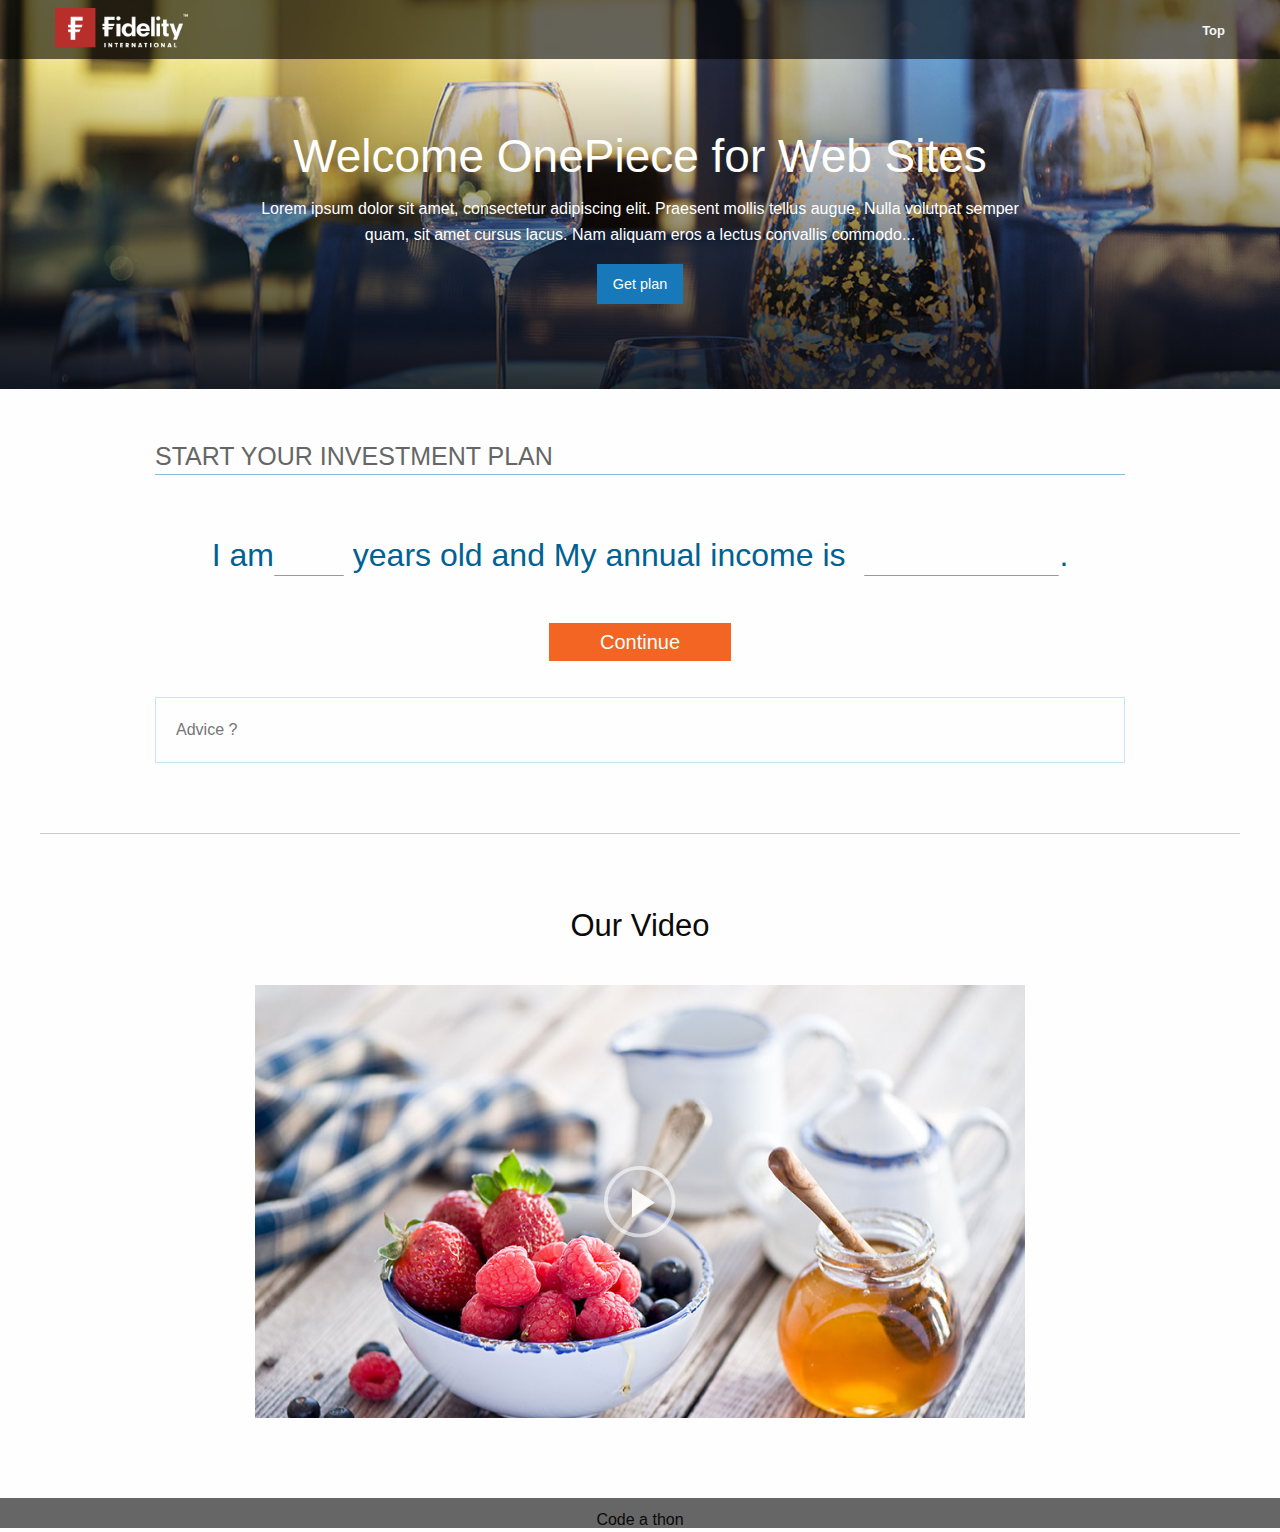
==== pages/index.html @ 6c758ebb "original" ====
<!doctype html>
<html class="no-js" lang="en" dir="ltr">
  <head>
    <meta charset="utf-8">
    <meta http-equiv="x-ua-compatible" content="ie=edge">
    <meta name="viewport" content="width=device-width, initial-scale=1.0">
    <title>Welcome</title>
    <link rel="stylesheet" type="text/css" href="../static/style/css/foundation.min.css">
    <link rel="stylesheet" type="text/css" href="../static/style/css/codeathon.css">

  </head>
 <body>

  <header class="marketing-hero sites-large-hero">
  <!-- top nav -->
   <nav class="marketing-topbar"> 
    <div class="row"> 
     <div class="medium-12 medium-centered columns"> 
      <a href="#" class="logo">&nbsp;</a> 
      <a href="#" class="back-top"><strong>Top</strong></a> 
     </div> 
    </div> 
   </nav> 
   <!-- = -->
   <!-- hero banner -->
   <div class="hero-area"> 
    <div class="row"> 
     <div class="medium-8 medium-centered columns"> 
      <div class="hero-header"> 
       <h2 class="hero-main-header">Welcome OnePiece for Web Sites</h2> 
       <p class="hero-subheader">Lorem ipsum dolor sit amet, consectetur adipiscing elit. Praesent mollis tellus augue. Nulla volutpat semper quam, sit amet cursus lacus. Nam aliquam eros a lectus convallis commodo...</p> 
       <a href="" class="button">Get plan</a> 
      </div> 
     </div> 
    </div> 
   </div> 
   <!-- = -->
  </header> 

  <!-- section form-section -->
  <section class="sec-space form-area"> 
   <div class="row"> 
    <div class="medium-10 medium-centered columns"> 
     <div class="form top-inputs text-center"> 
      <h4 class="form-title">Start your investment plan</h4> 
      <div class="sentence"> 
       <span class="edit-age">I am<input name="age" class="enter-age age border" type="tel" maxlength="3" placeholder="" /> <span class="madlib-error"></span>years old and</span> 
       <span class="edit-income">My annual income is <span class="nowrap"><input name="income" class="enter-income border" type="tel" maxlength="10" placeholder="" />.</span> <span class="madlib-error"></span></span> 
      </div> 
      <a class="button button-orange-next" href="goal.html">Continue</a> 
     </div> 
     <div class="advice">Advice ?</div>
    </div> 
   </div> 
  </section> 
  <!-- == -->
   <hr class="dotted" />

  <!-- section video-section -->
  <section class="sec-space video-area"> 
   <div class="row text-center"> 
    <h3>Our Video</h3> 
    <div class="medium-8 medium-centered columns"> 
     <div class="v-position"> 
      <div class="video-container"> 
       <div class="" id="qumu"> 
        <div class="layout-16x9-main"> 
         <div class="mod-video"> 
          <a class="mod-video-play-button"> <img class="video-play-icon" src="../static/style/images/play_btn.png" /> </a> 
          <img alt="" class="mod-video-image" src="../static/style/images/card-thumb.jpg" /> 
         </div> 
        </div> 
       </div> 
       <div id="qumu-video"></div> 
       <script src="https://video.fidelity.tv/widgets/1/application.js"></script> 
      </div> 
     </div> 
    </div> 
   </div>
  </section>
  <!-- == -->
   <!-- footer-->
  <footer class="footer-area text-center"> 
    <span>Code a thon</span>
  </footer>
  <!-- == -->
  
<!-- Section js code -->
<script src="../static/js/lib/jquery.js" type="text/javascript" ></script>
<script src="../static/js/lib/foundation.min.js" type="text/javascript" ></script>
<script src="../static/js/app/app.js" type="text/javascript" ></script>
 </body>
</html>
---- static/style/css/codeathon.css ----
header{}
footer{
	background: #666;
	height: 30px;
	padding-top: 10px;
	padding-bottom: 20px;
}
.marketing-hero {
background: #006193;
background-image: url(../images/bg-hero.jpg);
background-position: center;
overflow: visible;
position: relative;
background-size: cover;
text-align: center;
}
.hero-area {
background-color: transparent;
background-image: -webkit-gradient(linear,left top,left bottom,from(rgba(255,255,255,0)),to(rgba(0,0,0,.4)));
background-image: -webkit-linear-gradient(top,rgba(255,255,255,0),rgba(0,0,0,.8));
background-image: -moz-linear-gradient(top,rgba(255,255,255,0),rgba(0,0,0,.8));
background-image: -o-linear-gradient(top,rgba(255,255,255,0),rgba(0,0,0,.8));
background-image: linear-gradient(to bottom,rgba(255,255,255,0),rgba(0,0,0,.8));
color: #fff;
}
.marketing-hero .hero-main-header {
color: #fefefe;
font-size: 2.875rem;
text-align: center
}
@media screen and (max-width: 768px) {
.marketing-hero .hero-main-header {
font-size: 1.875rem;
font-weight: 200
}
}
.marketing-topbar {
background: rgba(0,0,0,0.6);
font-size: .8125rem;
font-weight: bold;
position: relative;
padding-top: 8px;
padding-bottom: 6px; 
}
.marketing-topbar::before,.marketing-topbar::after {
content: ' ';
display: table
}
.marketing-topbar::after {
clear: both
}
.marketing-topbar a:first-child {
float: left
}
.marketing-topbar a:last-child {
float: right
}
.marketing-topbar a.back-top{
color: #f5f5f5;
height: 45px;
line-height: 45px !important;
padding-bottom: 0 !important;
padding-top: 0 !important;
}
.logo{
background-image: url('../images/logo_en_white.png');
background-size: contain;
background-repeat: no-repeat;
display: inline-block;
width: 145px;
height: 40px;
}
.hero-area{
padding: 15px;
}
.hero-header{
padding-top: 50px;
padding-bottom: 50px;
min-height: 300px;
}
.form-area,
.goal-area,
.video-area,
.risk-area,
.detail-area,
.faq-area{
padding-top: 50px;
padding-bottom: 50px; 
}
.form-area .form-title{
margin: 0px auto 15px;
width: 100%;
text-transform: uppercase;
color: #666;
display: block;
border-bottom: 1px solid #7ebce1;
margin-bottom: 50px;
text-align: left; 
}
.detail-area{
background-color: #f8f8f8; 
}
.risk-area .process-wrap{
/* background-color: #006193; */
}
.risk-area .process-wrap h2{
margin: 20px 0;
/* color: #fff;  */
}
.goal-area h2{
margin: 0px auto 20px; 
}
.form-area h2{
margin: 0px auto 15px;
width: 100%;
text-align: center;
text-transform: uppercase;
display: block;
}
.form-area .enter-income {
padding: 0px;
width: 195px;
text-align: center;
font-size: 1em;
margin-top: -45px;
margin-left: 10px;
display: inline-block;
position: relative;
background-color: transparent;
-webkit-transition: all .3s ease-in-out;
-moz-transition: all .3s ease-in-out;
}
.form-area .enter-age {
padding: 0px;
transition: 0.3s ease-in-out;
width: 70px;
text-align: center;
font-size: 1em;
display: inline-block;
background-color: transparent;
-webkit-transition: all .3s ease-in-out;
-moz-transition: all .3s ease-in-out;
}
.form-area .border {
border-width: 0px 0px 1px;
border-style: none none solid;
border-color: currentColor currentColor rgb(153, 153, 153);
border-image: none;
}
.form-area .sentence {
padding: 0px 36.81px 36.81px;
color: #006193;
line-height: 1.9;
font-size: 2.0em;
font-weight: 300;
}
.form-area input {
outline: 0px;
color: rgb(22, 137, 229);
line-height: 1;
font-weight: 300;
box-shadow: none;
}
input[type=tel] {
margin: 5px 0px;
padding: 10px;
outline: 0px;
border-radius: 1px;
border: 1px solid rgb(153, 153, 153);
transition: 0.5s ease-in-out;
border-image: none;
font-family: inherit;
font-size: 16px;
font-weight: 300;
background-clip: padding-box;
background-color: rgb(255, 255, 255);
-webkit-transition: all .5s ease-in-out;
-moz-transition: all .5s ease-in-out;
}
.form-area input:focus{
box-shadow: none;
}
.panel-header {
padding: 15px 20px;
background-color: #006193;
color: #fff;
text-align: right;
border-top-left-radius: 3px;
border-top-right-radius: 3px;
}
.panel-header h4 {
display: inline-block;
vertical-align: middle;
float: left;
color: #fff;
font-size: 24px;
margin-top: 10px;
}
.goals {
padding: 10px 0 0;
}
.panel-header p {
display: inline-block;
font-size: 1.25em;
margin-left: 36px;
text-align: right;
vertical-align: middle;
margin-bottom: 0;
}
.editable label, .static label {
display: block;
font-size: 12px;
color: #fff;
}
[editable] {
display: none;
}
[editable] input {
width: 100%;
outline: 0;
border: 0;
background: 0;
font-size: 100%;
}
.panel-header [editable] input {
text-align: right;
font-weight: 300;
padding: 0 0 0 1px;
margin-right: -1px;
color: #fff;
border-bottom: 1px solid #fff;
height: 26px;
}
.goals ul {
list-style-type: none;
}
.lucy-panel,
.goals .goal {
background-color: #fff;
border: 1px solid #ddd;
border-radius: 3px;
overflow: hidden;
}
.goals .goal {
padding: 18.40491px 36.80982px 36.80982px;
width: 100%;
margin-bottom: 10px;
overflow: visible;
}
.goals .goal .goal-flexbox {
display: -webkit-box;
display: -moz-box;
display: box;
display: -webkit-flex;
display: -moz-flex;
display: -ms-flexbox;
display: flex;
align-items: flex-start;
flex-wrap: wrap;
}
.goals .goal .goal-flexbox [class^=donut-region] {
width: 210px;
height: 210px;
-webkit-box-flex: 0;
-moz-box-flex: 0;
box-flex: 0;
-webkit-flex: 0 0 210px;
-moz-flex: 0 0 210px;
-ms-flex: 0 0 210px;
flex: 0 0 210px;
}
.goals .goal .goal-flexbox .goal-content {
width: 50%;
min-width: 325px;
padding: 40px 40px 0;
-webkit-box-flex: 1;
-moz-box-flex: 1;
box-flex: 1;
-webkit-flex: 1 1 auto;
-moz-flex: 1 1 auto;
-ms-flex: 1 1 auto;
flex: 1 1 auto;
}
.goals .goal .goal-flexbox .goal-action {
width: 175px;
-webkit-box-flex: 0;
-moz-box-flex: 0;
box-flex: 0;
-webkit-flex: 0 0 175px;
-moz-flex: 0 0 175px;
-ms-flex: 0 0 175px;
flex: 0 0 175px;
text-align: center;
padding-top: 90px;
}
table tbody, table tfoot, table thead{
background: transparent; 
}
table tbody tr:nth-child(even){
background: transparent;
}
.detail-area table thead,
.detail-area table tfoot{
color: #333;
}
.detail-area table td{
position: relative;
}
.detail-area table td .dollar-sign {
font-size: 1.125em;
position: absolute;
top: 10px;
width: 30px;
}
.detail-area table td .recommended{
color: #006193;
display: inline-block;
border-bottom: 1px dashed #006193;
}
.detail-area input{
padding-left: 30px;
border: none;
background: transparent;
box-shadow: none;
border-bottom: 1px solid #006193;
height: 30px;
width: 90%;
}
.performance{
color: #333;
display: block; 
}
table tfoot td,table tbody td,table thead td{
color: #333;
font-weight: normal;
}
table tbody th{
padding-top: 20px;
}
table tfoot th{
padding-top: 20px;
color: #333;
}
.faq-area li {
-webkit-perspective: 400px;
perspective: 400px;
}
.info {
-webkit-transform: rotate3d(1, 0, 0, 90deg);
transform: rotate3d(1, 0, 0, 90deg);
width: 100%;
height: 100%;
padding: 20px;
position: absolute;
top: 0;
left: 0;
border-radius: 4px;
pointer-events: none;
background-color: rgba(0, 97, 147, 0.9);;
}
.in-top .info {
-webkit-transform-origin: 50% 0%;
transform-origin: 50% 0%;
-webkit-animation: in-top 300ms ease 0ms 1 forwards;
animation: in-top 300ms ease 0ms 1 forwards;
}
.in-right .info {
-webkit-transform-origin: 100% 0%;
transform-origin: 100% 0%;
-webkit-animation: in-right 300ms ease 0ms 1 forwards;
animation: in-right 300ms ease 0ms 1 forwards;
}
.in-bottom .info {
-webkit-transform-origin: 50% 100%;
transform-origin: 50% 100%;
-webkit-animation: in-bottom 300ms ease 0ms 1 forwards;
animation: in-bottom 300ms ease 0ms 1 forwards;
}
.in-left .info {
-webkit-transform-origin: 0% 0%;
transform-origin: 0% 0%;
-webkit-animation: in-left 300ms ease 0ms 1 forwards;
animation: in-left 300ms ease 0ms 1 forwards;
}
.out-top .info {
-webkit-transform-origin: 50% 0%;
transform-origin: 50% 0%;
-webkit-animation: out-top 300ms ease 0ms 1 forwards;
animation: out-top 300ms ease 0ms 1 forwards;
}
.out-right .info {
-webkit-transform-origin: 100% 50%;
transform-origin: 100% 50%;
-webkit-animation: out-right 300ms ease 0ms 1 forwards;
animation: out-right 300ms ease 0ms 1 forwards;
}
.out-bottom .info {
-webkit-transform-origin: 50% 100%;
transform-origin: 50% 100%;
-webkit-animation: out-bottom 300ms ease 0ms 1 forwards;
animation: out-bottom 300ms ease 0ms 1 forwards;
}
.out-left .info {
-webkit-transform-origin: 0% 0%;
transform-origin: 0% 0%;
-webkit-animation: out-left 300ms ease 0ms 1 forwards;
animation: out-left 300ms ease 0ms 1 forwards;
}

@-webkit-keyframes in-top {
from {
-webkit-transform: rotate3d(-1, 0, 0, 90deg);
transform: rotate3d(-1, 0, 0, 90deg);
}
to {
-webkit-transform: rotate3d(0, 0, 0, 0deg);
transform: rotate3d(0, 0, 0, 0deg);
}
}
@keyframes in-top {
from {
-webkit-transform: rotate3d(-1, 0, 0, 90deg);
transform: rotate3d(-1, 0, 0, 90deg);
}
to {
-webkit-transform: rotate3d(0, 0, 0, 0deg);
transform: rotate3d(0, 0, 0, 0deg);
}
}
@-webkit-keyframes in-right {
from {
-webkit-transform: rotate3d(0, -1, 0, 90deg);
transform: rotate3d(0, -1, 0, 90deg);
}
to {
-webkit-transform: rotate3d(0, 0, 0, 0deg);
transform: rotate3d(0, 0, 0, 0deg);
}
}
@keyframes in-right {
from {
-webkit-transform: rotate3d(0, -1, 0, 90deg);
transform: rotate3d(0, -1, 0, 90deg);
}
to {
-webkit-transform: rotate3d(0, 0, 0, 0deg);
transform: rotate3d(0, 0, 0, 0deg);
}
}
@-webkit-keyframes in-bottom {
from {
-webkit-transform: rotate3d(1, 0, 0, 90deg);
transform: rotate3d(1, 0, 0, 90deg);
}
to {
-webkit-transform: rotate3d(0, 0, 0, 0deg);
transform: rotate3d(0, 0, 0, 0deg);
}
}
@keyframes in-bottom {
from {
-webkit-transform: rotate3d(1, 0, 0, 90deg);
transform: rotate3d(1, 0, 0, 90deg);
}
to {
-webkit-transform: rotate3d(0, 0, 0, 0deg);
transform: rotate3d(0, 0, 0, 0deg);
}
}
@-webkit-keyframes in-left {
from {
-webkit-transform: rotate3d(0, 1, 0, 90deg);
transform: rotate3d(0, 1, 0, 90deg);
}
to {
-webkit-transform: rotate3d(0, 0, 0, 0deg);
transform: rotate3d(0, 0, 0, 0deg);
}
}
@keyframes in-left {
from {
-webkit-transform: rotate3d(0, 1, 0, 90deg);
transform: rotate3d(0, 1, 0, 90deg);
}
to {
-webkit-transform: rotate3d(0, 0, 0, 0deg);
transform: rotate3d(0, 0, 0, 0deg);
}
}
@-webkit-keyframes out-top {
from {
-webkit-transform: rotate3d(0, 0, 0, 0deg);
transform: rotate3d(0, 0, 0, 0deg);
}
to {
-webkit-transform: rotate3d(-1, 0, 0, 104deg);
transform: rotate3d(-1, 0, 0, 104deg);
}
}
@keyframes out-top {
from {
-webkit-transform: rotate3d(0, 0, 0, 0deg);
transform: rotate3d(0, 0, 0, 0deg);
}
to {
-webkit-transform: rotate3d(-1, 0, 0, 104deg);
transform: rotate3d(-1, 0, 0, 104deg);
}
}
@-webkit-keyframes out-right {
from {
-webkit-transform: rotate3d(0, 0, 0, 0deg);
transform: rotate3d(0, 0, 0, 0deg);
}
to {
-webkit-transform: rotate3d(0, -1, 0, 104deg);
transform: rotate3d(0, -1, 0, 104deg);
}
}
@keyframes out-right {
from {
-webkit-transform: rotate3d(0, 0, 0, 0deg);
transform: rotate3d(0, 0, 0, 0deg);
}
to {
-webkit-transform: rotate3d(0, -1, 0, 104deg);
transform: rotate3d(0, -1, 0, 104deg);
}
}
@-webkit-keyframes out-bottom {
from {
-webkit-transform: rotate3d(0, 0, 0, 0deg);
transform: rotate3d(0, 0, 0, 0deg);
}
to {
-webkit-transform: rotate3d(1, 0, 0, 104deg);
transform: rotate3d(1, 0, 0, 104deg);
}
}
@keyframes out-bottom {
from {
-webkit-transform: rotate3d(0, 0, 0, 0deg);
transform: rotate3d(0, 0, 0, 0deg);
}
to {
-webkit-transform: rotate3d(1, 0, 0, 104deg);
transform: rotate3d(1, 0, 0, 104deg);
}
}
@-webkit-keyframes out-left {
from {
-webkit-transform: rotate3d(0, 0, 0, 0deg);
transform: rotate3d(0, 0, 0, 0deg);
}
to {
-webkit-transform: rotate3d(0, 1, 0, 104deg);
transform: rotate3d(0, 1, 0, 104deg);
}
}
@keyframes out-left {
from {
-webkit-transform: rotate3d(0, 0, 0, 0deg);
transform: rotate3d(0, 0, 0, 0deg);
}
to {
-webkit-transform: rotate3d(0, 1, 0, 104deg);
transform: rotate3d(0, 1, 0, 104deg);
}
}
/* you can ignore this ones */
.faq-area ul {
padding: 0;
margin: 0;
width: 100%;
}
.faq-area ul:after {
content: "";
display: table;
clear: both;
}

.faq-area li {
position: relative;
float: left;
width: 200px;
height: 200px;
margin: 5px;
padding: 0;
list-style: none;
}
.faq-area li a {
display: inline-block;
vertical-align: middle;
text-decoration: none;
border-radius: 4px;
}
.faq-area li p {
line-height: 1.2;
color: rgba(255, 255, 255, 1);
}
.faq-area li .normal {
width: 100%;
height: 100%;
background-color: #ECF0F1;
color: rgba(52, 73, 94, 0.6);
box-shadow: inset 0 2px 20px #e6ebed;
text-align: center;
line-height: 200px;
}
.faq-area li .normal a{
font-size: 24px;
line-height: 30px;
padding: 10px; 
}
.faq-area li .normal svg {
pointer-events: none;
width: 50px;
}
.faq-area li .normal svg path {
fill: rgba(52, 73, 94, 0.2);
}
.button-gray-back, 
.button-orange, 
.button-orange-next {
background-color: #f26522;
color: #fff;
padding: 8px 50px;
text-align: center;
font-weight: 500;
font-size: 1.25em;
/*text-transform: uppercase;*/
position: relative;
display: inline-block;
vertical-align: middle;
text-decoration: none!important;
}
.goals .btn-orange{
background-color: #f26522;
color: #fff; 
padding: 8px 20px;
font-size: 18px;
font-weight: normal;
}
.button-gray-back {
background-color: #ccc;
text-align: right;
margin-right: 8px;
}
.button-orange-next:after, .button-orange:after {
background-image: url(../images/arrow-white.png);
background-repeat: no-repeat;
content: "";
height: 16px;
margin-top: -8px;
pointer-events: none;
position: absolute;
right: 1em;
top: 50%;
width: 10px;
}
.advice {
margin: 20px auto 0;
padding: 20px;
color: #757575;
font-size: 1.0rem;
background: rgba(255,255,255,0.2);
border: 1px solid #cbe4f3;
}

.label {
display: inline-block;
padding: 0.33333rem 0.5rem;
font-size: .8rem;
line-height: 1;
white-space: nowrap;
cursor: default;
border-radius: 3px;
background: #2199e8;
color: #fefefe
}
/*video*/
.v-position {
padding-top: 30px;
padding-bottom: 30px;
}
.v-col {
padding-left: 15px;
padding-right: 15px;
}
.video-container {
position: relative;
padding-bottom: 56.25%;
height: 0;
overflow: hidden;
}
.layout-16x9-wrapper {
position: relative;
}
.layout-16x9-image, 
.layout-16x9-main {
position: absolute;
top: 0;
bottom: 0;
right: 0;
left: 0;
z-index: 1;
-webkit-transform: translate(0, 0);
transform: translate(0, 0);
}
.mod-video-image {
width: 100%;
height: 100%;
}
.video-play-icon {
position: absolute;
left: 50%;
top: 50%;
display: block;
background-repeat: no-repeat;
height: 72px;
width: 72px;
margin: -36px 0 0 -36px;
transition: transform .25s ease-in;
}
.video-play-icon:active, 
.video-play-icon:focus, 
.video-play-icon:hover {
transition: transform .25s ease-in;
-webkit-transform: scale3d(1.2, 1.2, 1.2);
transform: scale3d(1.2, 1.2, 1.2);
}
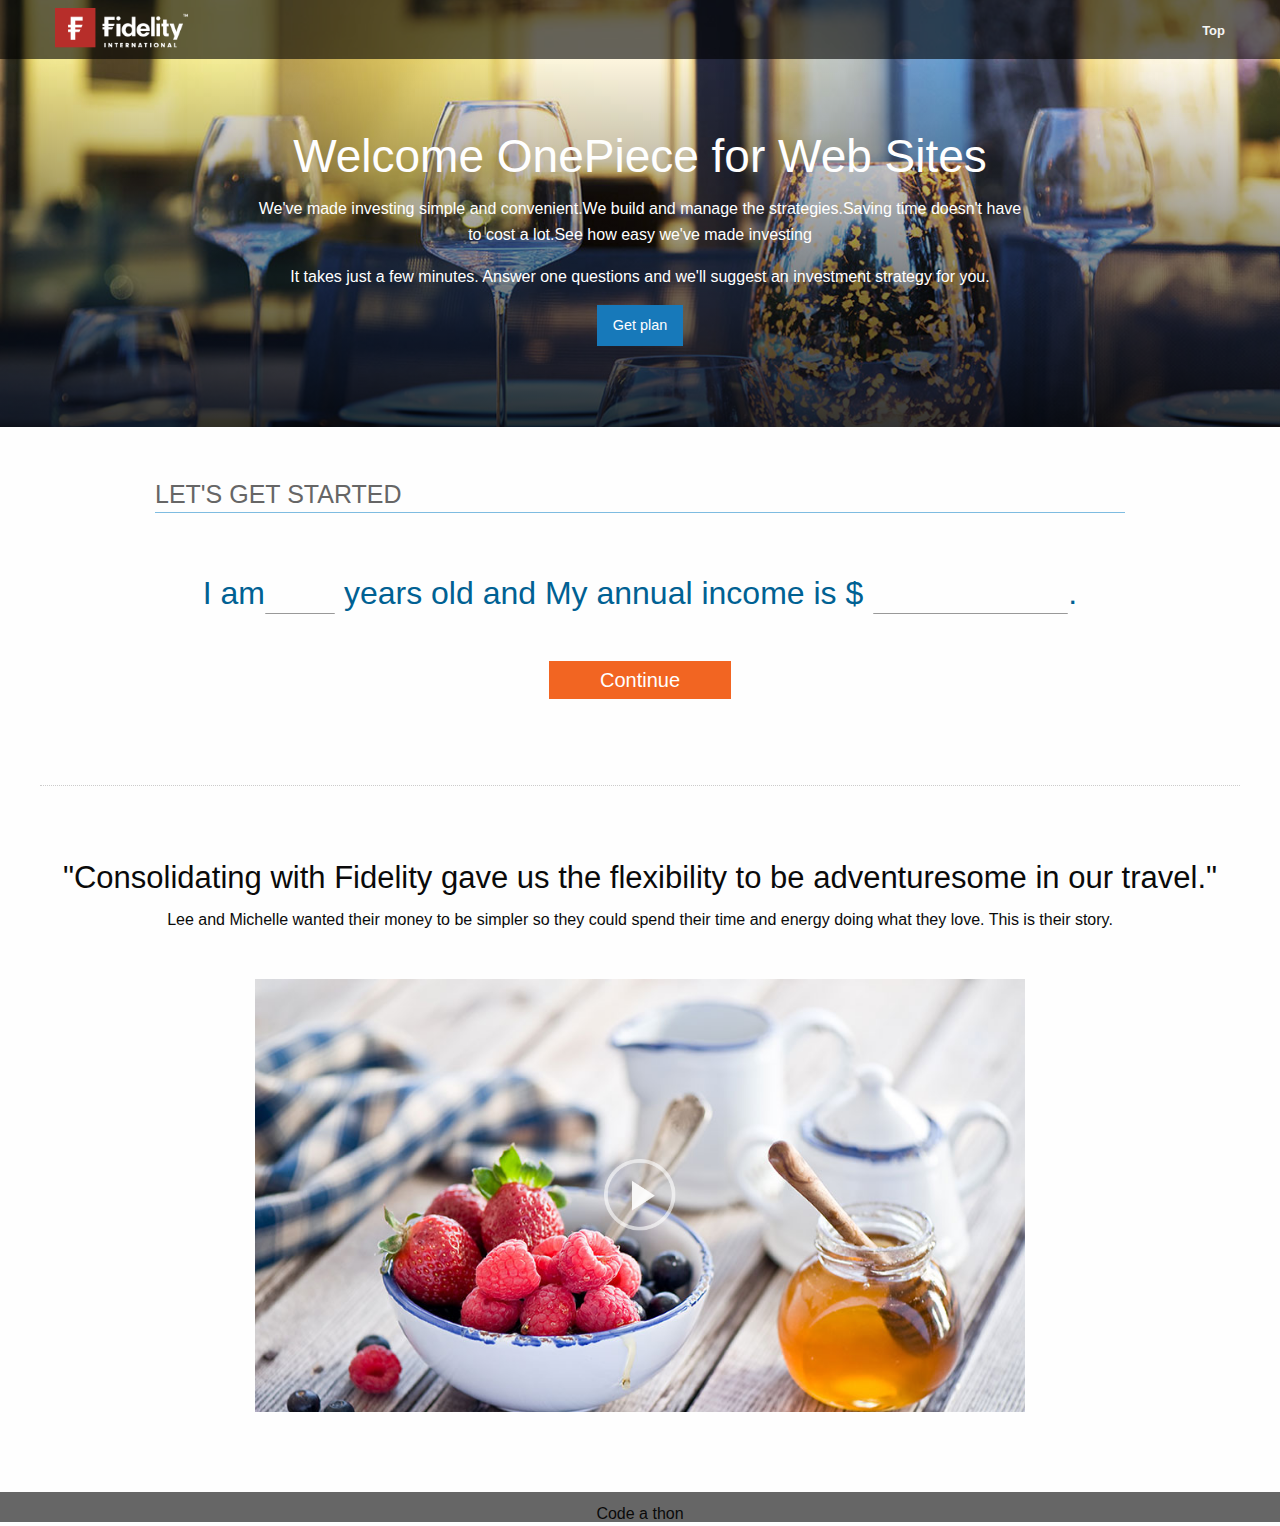
==== commit 81f7aecc: "update index and detail" ====
--- a/pages/index.html
+++ b/pages/index.html
@@ -7,6 +7,7 @@
     <title>Welcome</title>
     <link rel="stylesheet" type="text/css" href="../static/style/css/foundation.min.css">
     <link rel="stylesheet" type="text/css" href="../static/style/css/codeathon.css">
+    <script src="../static/js/lib/jquery.js"></script>
 
   </head>
  <body>
@@ -28,7 +29,8 @@
      <div class="medium-8 medium-centered columns"> 
       <div class="hero-header"> 
        <h2 class="hero-main-header">Welcome OnePiece for Web Sites</h2> 
-       <p class="hero-subheader">Lorem ipsum dolor sit amet, consectetur adipiscing elit. Praesent mollis tellus augue. Nulla volutpat semper quam, sit amet cursus lacus. Nam aliquam eros a lectus convallis commodo...</p> 
+       <p class="hero-subheader">We've made investing simple and convenient.We build and manage the strategies.Saving time doesn't have to cost a lot.See how easy we've made investing</p>
+       <p class="hero-subheader">It takes just a few minutes. Answer one questions and we'll suggest an investment strategy for you.</p> 
        <a href="" class="button">Get plan</a> 
       </div> 
      </div> 
@@ -42,14 +44,16 @@
    <div class="row"> 
     <div class="medium-10 medium-centered columns"> 
      <div class="form top-inputs text-center"> 
-      <h4 class="form-title">Start your investment plan</h4> 
+      <h4 class="form-title">Let's get started</h4> 
       <div class="sentence"> 
-       <span class="edit-age">I am<input name="age" class="enter-age age border" type="tel" maxlength="3" placeholder="" /> <span class="madlib-error"></span>years old and</span> 
-       <span class="edit-income">My annual income is <span class="nowrap"><input name="income" class="enter-income border" type="tel" maxlength="10" placeholder="" />.</span> <span class="madlib-error"></span></span> 
+       <span class="edit-age">I am<input name="age" class="enter-age age border" type="tel" maxlength="3" placeholder="" onkeyup="value=this.value.replace(/\D+/g,'')" /> <span class="madlib-error"></span>years old and</span> 
+       <span class="edit-income">My annual income is <span class="nowrap">$<input name="income" class="enter-income border" type="tel" maxlength="10" placeholder="" onkeyup="this.value =this.value.replace(/,/g, '').replace(/\d+?(?=(?:\d{3})+$)/g, function(s){  
+                return s +',';  
+            });" />.</span> <span class="madlib-error"></span></span> 
       </div> 
       <a class="button button-orange-next" href="goal.html">Continue</a> 
      </div> 
-     <div class="advice">Advice ?</div>
+     
     </div> 
    </div> 
   </section> 
@@ -59,7 +63,9 @@
   <!-- section video-section -->
   <section class="sec-space video-area"> 
    <div class="row text-center"> 
-    <h3>Our Video</h3> 
+    <h3>"Consolidating with Fidelity gave us the flexibility to be adventuresome in our travel."</h3> 
+    <p class="hero-subheader">
+Lee and Michelle wanted their money to be simpler so they could spend their time and energy doing what they love. This is their story.</p>
     <div class="medium-8 medium-centered columns"> 
      <div class="v-position"> 
       <div class="video-container"> 
@@ -86,7 +92,7 @@
   <!-- == -->
   
 <!-- Section js code -->
-<script src="../static/js/lib/jquery.js" type="text/javascript" ></script>
+<!-- <script src="../static/js/lib/jquery.js" type="text/javascript" ></script> -->
 <script src="../static/js/lib/foundation.min.js" type="text/javascript" ></script>
 <script src="../static/js/app/app.js" type="text/javascript" ></script>
  </body>
--- a/static/style/css/codeathon.css
+++ b/static/style/css/codeathon.css
@@ -728,4 +728,72 @@
 transition: transform .25s ease-in;
 -webkit-transform: scale3d(1.2, 1.2, 1.2);
 transform: scale3d(1.2, 1.2, 1.2);
-}+}
+.chart-area{
+	background: #fff;
+}
+.dotted{border-bottom: 1px dotted #ccc;}
+.pie-chart,
+.area-chart,
+.btn-area{
+	padding-bottom: 50px;
+	padding-top: 50px;
+}
+.btn-area .btn-box{
+	width:50%;
+}
+.btn-area .link{
+	display: block;
+}
+.left.btn-box{
+	float: left;
+}
+.right.btn-box{
+	float: left;
+}
+.acd-header{
+	background-color: #006193;
+	color: #fff; 
+	    height: 40px;
+	border-bottom: 1px solid #eee;
+}
+.acd-header .acd-title{
+	float: left;
+	color: #fff;	
+}
+.acd-header .acd-persent{
+	float: right;
+	color: #fff;
+	padding-right: 50px;
+}
+.acd-body-title {
+	border-bottom: 1px dotted #ccc;
+	height: 40px;
+	padding-top: 10px;
+	padding-bottom: 10px;
+}
+.acd-body-title .acd-link-title{
+	float: left;
+	color: #666;
+
+}
+.acd-body-title .acd-per-title{
+	float: right;
+	color: #666;
+}
+.acd-body-value{
+	height: 40px;	
+}
+.acd-body-value .acd-link{
+	float: left;
+
+}
+.acd-body-value .acd-per{
+	float: right;
+
+}
+.accodtion-area .is-accordion-submenu-parent>a:after{
+	color: #eee;
+	border-color: #eee transparent transparent;
+}
+
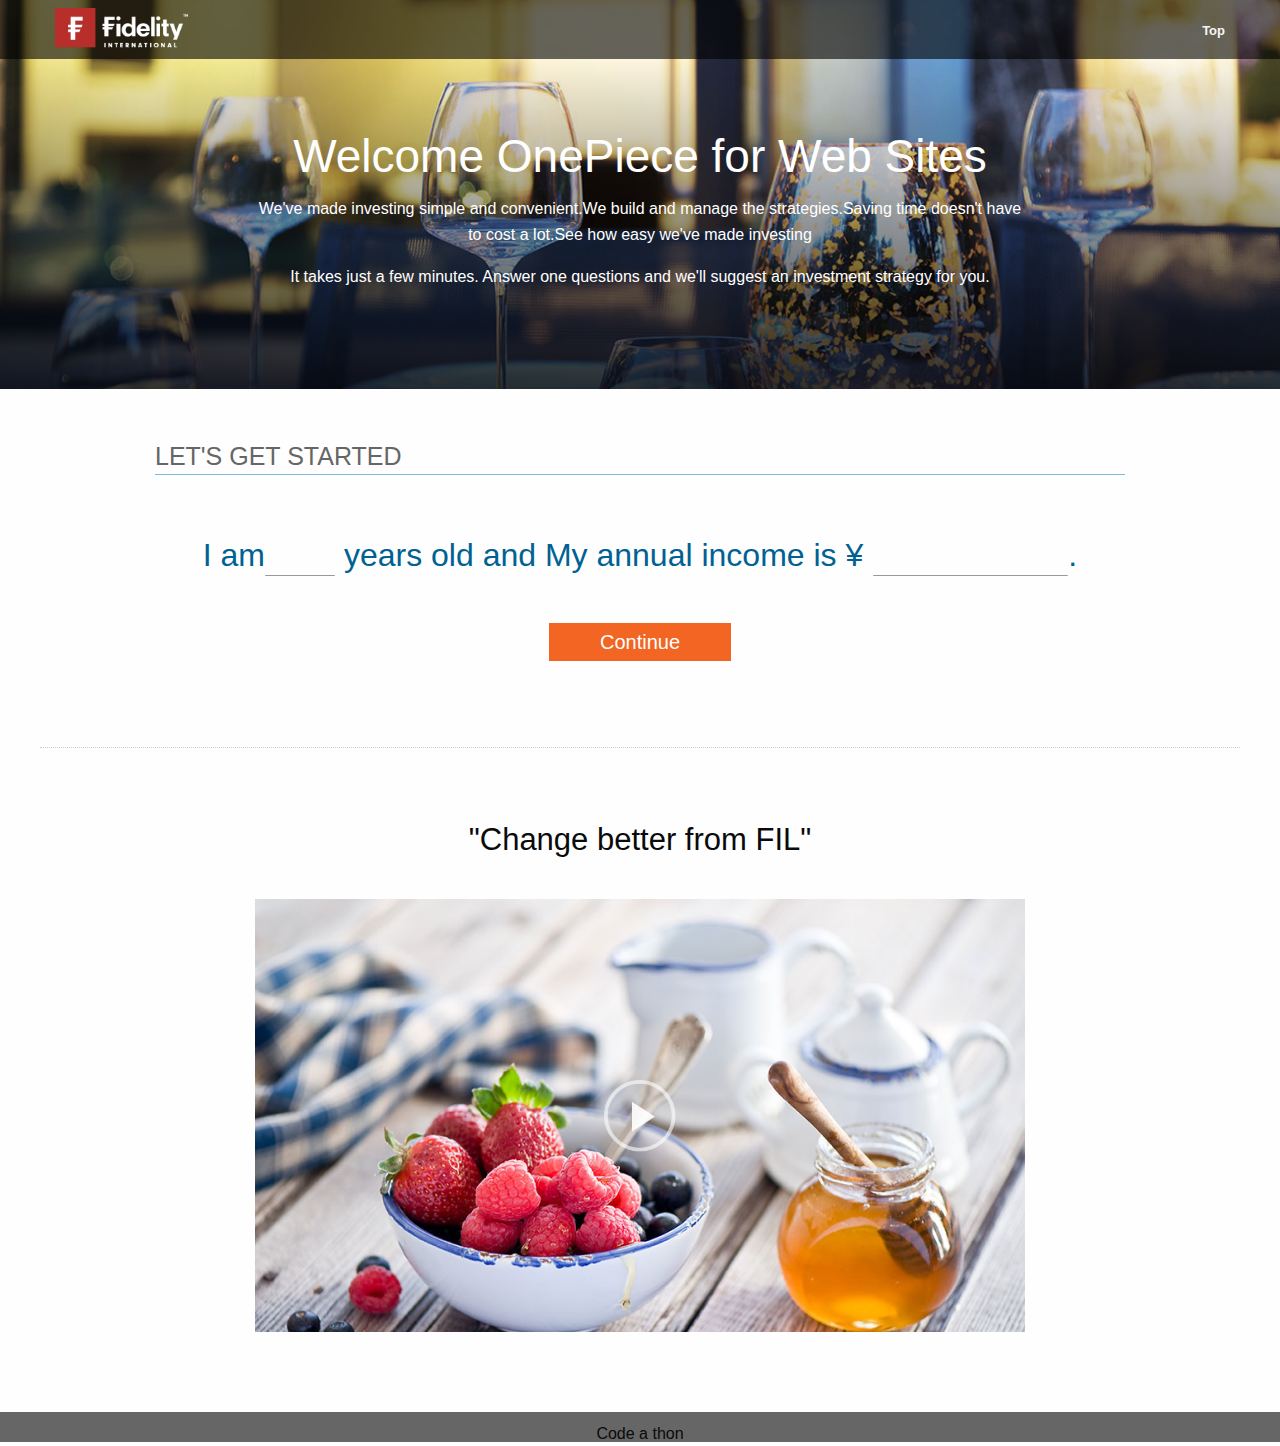
==== commit 5a60dab7: "add general.html and retirement.html update index.html and goal.html" ====
--- a/pages/index.html
+++ b/pages/index.html
@@ -31,7 +31,7 @@
        <h2 class="hero-main-header">Welcome OnePiece for Web Sites</h2> 
        <p class="hero-subheader">We've made investing simple and convenient.We build and manage the strategies.Saving time doesn't have to cost a lot.See how easy we've made investing</p>
        <p class="hero-subheader">It takes just a few minutes. Answer one questions and we'll suggest an investment strategy for you.</p> 
-       <a href="" class="button">Get plan</a> 
+       <a href="#plan" name="#plan" class="button show-for-small-only" > Get plan</a>
       </div> 
      </div> 
     </div> 
@@ -40,18 +40,18 @@
   </header> 
 
   <!-- section form-section -->
-  <section class="sec-space form-area"> 
+  <section class="sec-space form-area" id="plan"> 
    <div class="row"> 
     <div class="medium-10 medium-centered columns"> 
      <div class="form top-inputs text-center"> 
       <h4 class="form-title">Let's get started</h4> 
       <div class="sentence"> 
        <span class="edit-age">I am<input name="age" class="enter-age age border" type="tel" maxlength="3" placeholder="" onkeyup="value=this.value.replace(/\D+/g,'')" /> <span class="madlib-error"></span>years old and</span> 
-       <span class="edit-income">My annual income is <span class="nowrap">$<input name="income" class="enter-income border" type="tel" maxlength="10" placeholder="" onkeyup="this.value =this.value.replace(/,/g, '').replace(/\d+?(?=(?:\d{3})+$)/g, function(s){  
+       <span class="edit-income">My annual income is <span class="nowrap">¥<input name="income" class="enter-income border" type="tel" maxlength="10" placeholder="" onkeyup="this.value =this.value.replace(/,/g, '').replace(/\d+?(?=(?:\d{3})+$)/g, function(s){  
                 return s +',';  
             });" />.</span> <span class="madlib-error"></span></span> 
       </div> 
-      <a class="button button-orange-next" href="goal.html">Continue</a> 
+      <a class="button button-orange-next" href="goal.html" a href="javascript:void(0);" onclick="js_method()">Continue</a> 
      </div> 
      
     </div> 
@@ -63,9 +63,7 @@
   <!-- section video-section -->
   <section class="sec-space video-area"> 
    <div class="row text-center"> 
-    <h3>"Consolidating with Fidelity gave us the flexibility to be adventuresome in our travel."</h3> 
-    <p class="hero-subheader">
-Lee and Michelle wanted their money to be simpler so they could spend their time and energy doing what they love. This is their story.</p>
+    <h3>"Change better from FIL"</h3> 
     <div class="medium-8 medium-centered columns"> 
      <div class="v-position"> 
       <div class="video-container"> 
@@ -95,5 +93,15 @@
 <!-- <script src="../static/js/lib/jquery.js" type="text/javascript" ></script> -->
 <script src="../static/js/lib/foundation.min.js" type="text/javascript" ></script>
 <script src="../static/js/app/app.js" type="text/javascript" ></script>
+<script type="text/javascript">
+function js_method(){
+  var age_i = $("input[name='age']").val(); 
+  var money_i = $("input[name='income']").val(); 
+    localStorage.setItem('age',age_i);
+    localStorage.setItem('money',money_i);
+    console.log("age_i:" + age_i);
+    console.log("money_i:" + money_i);
+    }
+</script>
  </body>
 </html>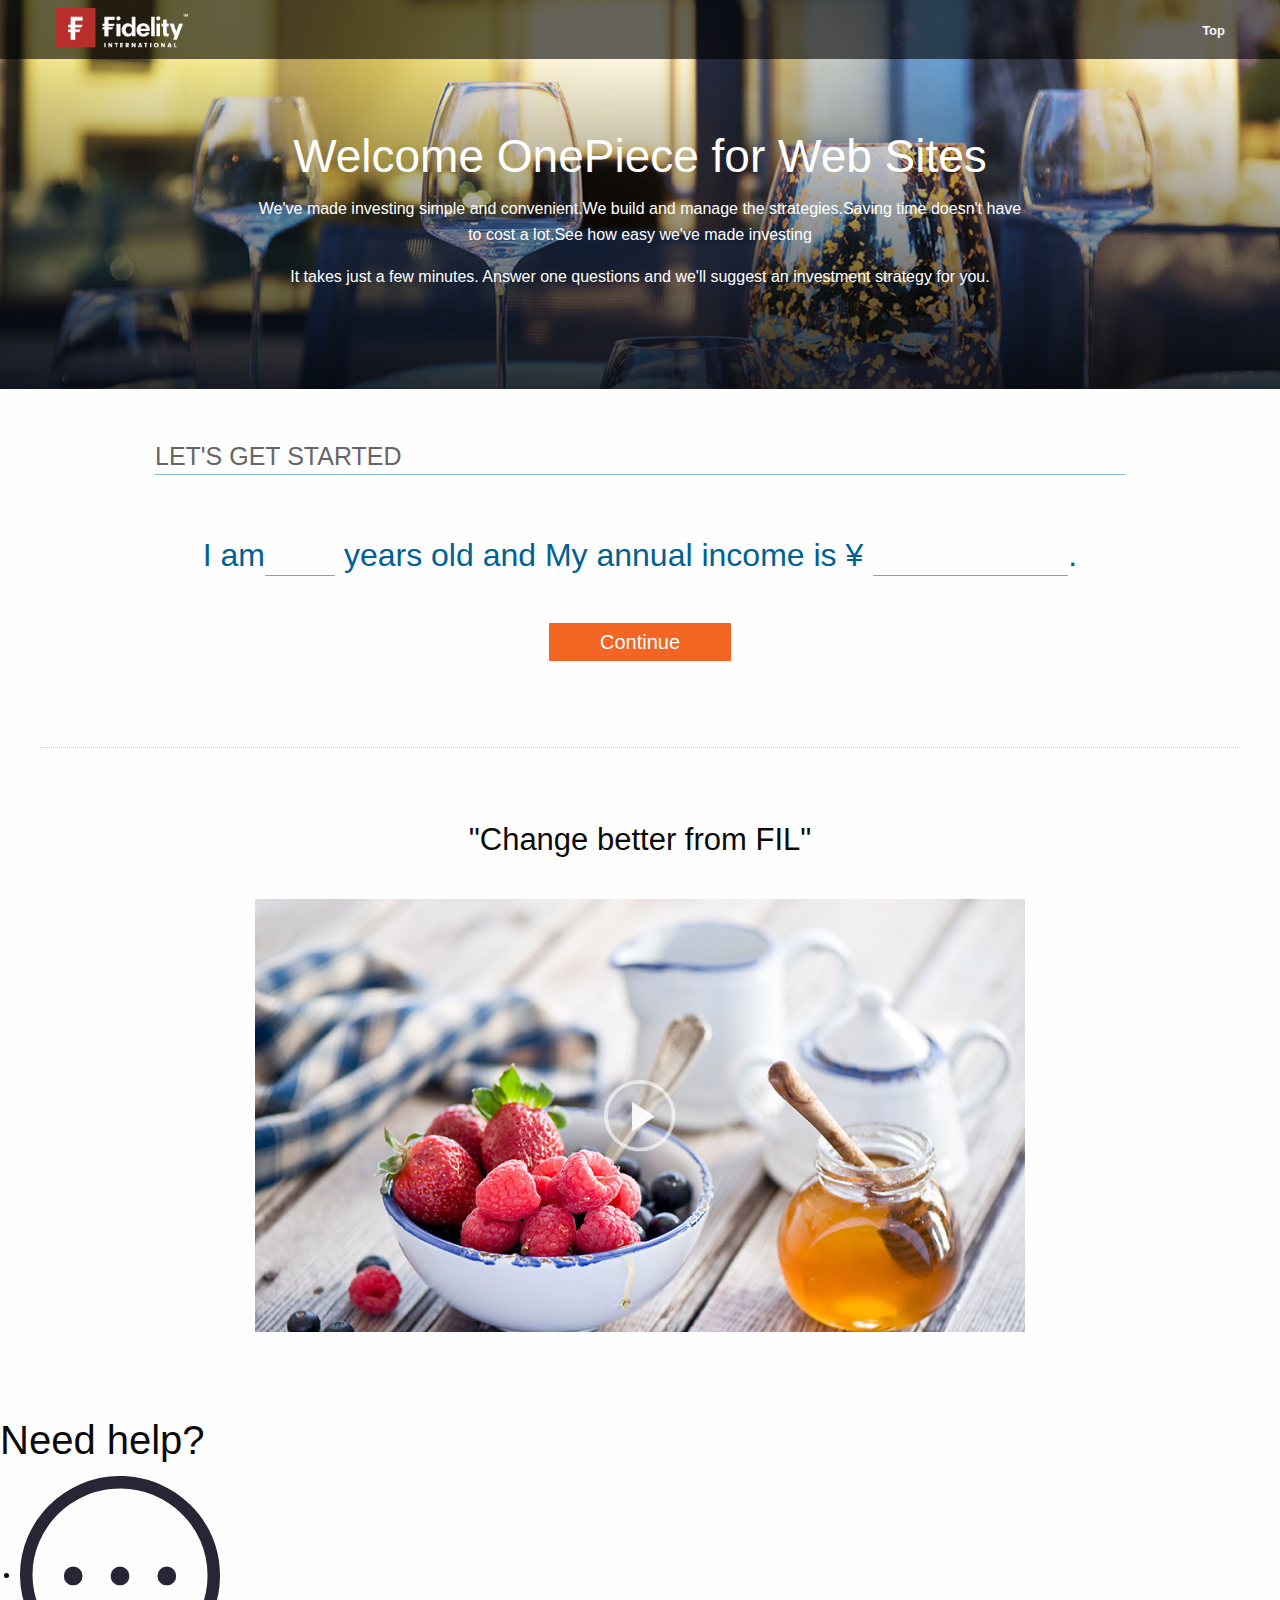
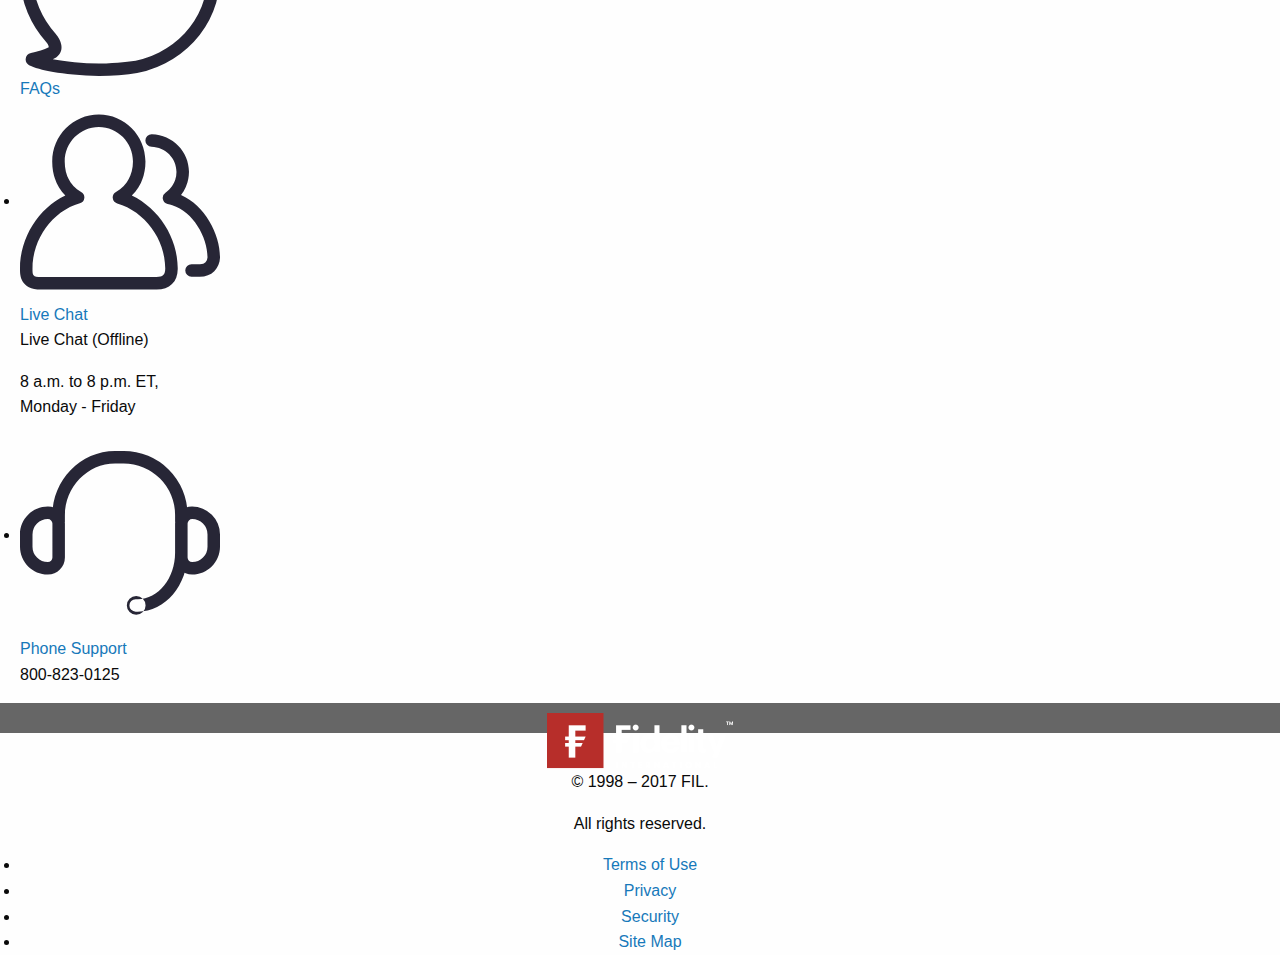
==== commit a0d7b56f: "add svg and update html and css" ====
--- a/pages/index.html
+++ b/pages/index.html
@@ -1,6 +1,7 @@
 <!doctype html>
 <html class="no-js" lang="en" dir="ltr">
-  <head>
+
+<head>
     <meta charset="utf-8">
     <meta http-equiv="x-ua-compatible" content="ie=edge">
     <meta name="viewport" content="width=device-width, initial-scale=1.0">
@@ -8,100 +9,141 @@
     <link rel="stylesheet" type="text/css" href="../static/style/css/foundation.min.css">
     <link rel="stylesheet" type="text/css" href="../static/style/css/codeathon.css">
     <script src="../static/js/lib/jquery.js"></script>
+</head>
 
-  </head>
- <body>
+<body>
+    <header class="marketing-hero sites-large-hero">
+        <!-- top nav -->
+        <nav class="marketing-topbar">
+            <div class="row">
+                <div class="medium-12 medium-centered columns">
+                    <a href="#" class="logo">&nbsp;</a>
+                    <a href="#" class="back-top"><strong>Top</strong></a>
+                </div>
+            </div>
+        </nav>
+        <!-- = -->
+        <!-- hero banner -->
+        <div class="hero-area">
+            <div class="row">
+                <div class="medium-8 medium-centered columns">
+                    <div class="hero-header">
+                        <h2 class="hero-main-header">Welcome OnePiece for Web Sites</h2>
+                        <p class="hero-subheader">We've made investing simple and convenient.We build and manage the strategies.Saving time doesn't have to cost a lot.See how easy we've made investing</p>
+                        <p class="hero-subheader">It takes just a few minutes. Answer one questions and we'll suggest an investment strategy for you.</p>
+                        <a href="#plan" name="#plan" class="button show-for-small-only"> Get plan</a>
+                    </div>
+                </div>
+            </div>
+        </div>
+        <!-- = -->
+    </header>
+    <!-- section form-section -->
+    <section class="sec-space form-area" id="plan">
+        <div class="row">
+            <div class="medium-10 medium-centered columns">
+                <div class="form top-inputs text-center">
+                    <h4 class="form-title">Let's get started</h4>
+                    <div class="sentence">
+                        <span class="edit-age">I am<input name="age" class="enter-age age border" type="tel" maxlength="3" placeholder="" onkeyup="value=this.value.replace(/\D+/g,'')" /> <span class="madlib-error"></span>years old and</span>
+                        <span class="edit-income">My annual income is <span class="nowrap">¥<input name="income" class="enter-income border" type="tel" maxlength="10" placeholder="" onkeyup="this.value = this.value.replace(/[^\d]/g,'').replace(/\d+?(?=(?:\d{3})+$)/g, function(s){  
+                return s +',';  
+            });" />.</span> <span class="madlib-error"></span></span>
+                    </div>
+                    <a class="button button-orange-next" href="goal.html" a href="javascript:void(0);" onclick="js_method()">Continue</a>
+                </div>
+            </div>
+        </div>
+    </section>
+    <!-- == -->
+    <hr class="dotted" />
+    <!-- section video-section -->
+    <section class="sec-space video-area">
+        <div class="row text-center">
+            <h3>"Change better from FIL"</h3>
+            <div class="medium-8 medium-centered columns">
+                <div class="v-position">
+                    <div class="video-container">
+                        <div class="" id="qumu">
+                            <div class="layout-16x9-main">
+                                <div class="mod-video">
+                                    <a class="mod-video-play-button"> <img class="video-play-icon" src="../static/style/images/play_btn.png" /> </a>
+                                    <img alt="" class="mod-video-image" src="../static/style/images/card-thumb.jpg" />
+                                </div>
+                            </div>
+                        </div>
+                        <div id="qumu-video"></div>
+                        <script src="https://video.fidelity.tv/widgets/1/application.js"></script>
+                    </div>
+                </div>
+            </div>
+        </div>
+    </section>
+    <!-- == -->
+    <section class="fgo-panel-content-flow-vertical-center-horizontal-bottom-border-center-vertical contact-us--section ng-isolate-scope" show-faqs="landing/faqs">
+        <nav class="contact-us--content">
+            <h2>Need help?</h2>
+            <ul>
+                <!-- ngIf: showFAQ -->
+                <li class="flex-1 item-faq ng-scope" ng-if="showFAQ">
+                    <div class="fgo-icon__faq contact-us--icon">
+                     <img alt="" class="" src="../static/style/images/faq.svg" />                      
+                    </div>
+                    <div class="contact-us--text"> <a ng-href="landing/faqs" track-click="trackingTag" class="ng-isolate-scope" href="landing/faqs">FAQs</a> </div>
+                </li>
+                <!-- end ngIf: showFAQ -->
+                <li class="flex-1">
+                    <div ng-class="{'fgo-icon__chat_unavailable':!isChatAvailable,'fgo-icon__chat':isChatAvailable}" class="contact-us--icon fgo-icon__chat_unavailable">
+                      <img alt="" class="" src="../static/style/images/wechat.svg" />
+                    </div>
+                    <div class="contact-us--text contact-us--icon"> <a href="javascript:void(0)" track-click="FGO_Dashboard_LiveChat" ng-show="isChatAvailable" ng-click="chatService.openChat(config.url_chat);" ng-bind-html="content.ClicktoChat.label || proposalDashBoardContent.ClicktoChat.label" class="ng-binding ng-isolate-scope ng-hide">Live Chat</a>
+                        <p ng-hide="isChatAvailable" ng-bind-html="content.ClicktoChat.title || proposalDashBoardContent.ClicktoChat.title" class="ng-binding">Live Chat (Offline)</p>
+                        <p ng-bind-html="content.ClicktoChat.headline || proposalDashBoardContent.ClicktoChat.headline" class="ng-binding">8 a.m. to 8 p.m. ET,
+                            <br> Monday - Friday
+                            <br>
+                        </p>
+                    </div>
+                </li>
+                <li class="flex-1">
+                    <div class="fgo-icon__phone contact-us--icon">
+                      <img alt="" class="" src="../static/style/images/callcenter.svg" />
+                    </div>
+                    <div class="contact-us--text"> <a ng-href="tel:+18008230125" track-click="FGO_Phone_Support" class="ng-isolate-scope" href="tel:+18008230125">Phone Support</a>
+                        <p ng-bind-html="content.ClicktoChat.subheadline || proposalDashBoardContent.ClicktoChat.subheadline" class="ng-binding">800-823-0125</p>
+                    </div>
+                </li>
+            </ul>
+        </nav>
+    </section>
+    <!-- footer-->
+    <footer class="footer-area text-center">
+        <div class="primary-footer">
+            <a href="" target="_top" title="Fidelity Logo"><img class="fid-logo" src="../static/style/images/logo_en_white.png" alt="Fidelity Investments" title="Fidelity Investments" border="0"></a>
+            <p class="copyright">© 1998 – 2017 FIL.</p>
+            <p class="rights">All rights reserved.</p>
+            <ul>
+                <li class="first"><a href="#" title="Terms of Use" target="_top">Terms of Use</a></li>
+                <li><a href="#" title="Privacy" target="_top">Privacy</a></li>
+                <li><a href="#" title="Security" target="_top">Security</a></li>
+                <li><a href="#" title="Site Map" target="_top">Site Map</a></li>
+            </ul>
+        </div>
+    </footer>
+    <!-- == -->
+    <!-- Section js code -->
+    <!-- <script src="../static/js/lib/jquery.js" type="text/javascript" ></script> -->
+    <script src="../static/js/lib/foundation.min.js" type="text/javascript"></script>
+    <script src="../static/js/app/app.js" type="text/javascript"></script>
+    <script type="text/javascript">
+    function js_method() {
+        var age_i = $("input[name='age']").val();
+        var money_i = $("input[name='income']").val();
+        localStorage.setItem('age', age_i);
+        localStorage.setItem('money', money_i);
+        console.log("age_i:" + age_i);
+        console.log("money_i:" + money_i);
+    }
+    </script>
+</body>
 
-  <header class="marketing-hero sites-large-hero">
-  <!-- top nav -->
-   <nav class="marketing-topbar"> 
-    <div class="row"> 
-     <div class="medium-12 medium-centered columns"> 
-      <a href="#" class="logo">&nbsp;</a> 
-      <a href="#" class="back-top"><strong>Top</strong></a> 
-     </div> 
-    </div> 
-   </nav> 
-   <!-- = -->
-   <!-- hero banner -->
-   <div class="hero-area"> 
-    <div class="row"> 
-     <div class="medium-8 medium-centered columns"> 
-      <div class="hero-header"> 
-       <h2 class="hero-main-header">Welcome OnePiece for Web Sites</h2> 
-       <p class="hero-subheader">We've made investing simple and convenient.We build and manage the strategies.Saving time doesn't have to cost a lot.See how easy we've made investing</p>
-       <p class="hero-subheader">It takes just a few minutes. Answer one questions and we'll suggest an investment strategy for you.</p> 
-       <a href="#plan" name="#plan" class="button show-for-small-only" > Get plan</a>
-      </div> 
-     </div> 
-    </div> 
-   </div> 
-   <!-- = -->
-  </header> 
-
-  <!-- section form-section -->
-  <section class="sec-space form-area" id="plan"> 
-   <div class="row"> 
-    <div class="medium-10 medium-centered columns"> 
-     <div class="form top-inputs text-center"> 
-      <h4 class="form-title">Let's get started</h4> 
-      <div class="sentence"> 
-       <span class="edit-age">I am<input name="age" class="enter-age age border" type="tel" maxlength="3" placeholder="" onkeyup="value=this.value.replace(/\D+/g,'')" /> <span class="madlib-error"></span>years old and</span> 
-       <span class="edit-income">My annual income is <span class="nowrap">¥<input name="income" class="enter-income border" type="tel" maxlength="10" placeholder="" onkeyup="this.value =this.value.replace(/,/g, '').replace(/\d+?(?=(?:\d{3})+$)/g, function(s){  
-                return s +',';  
-            });" />.</span> <span class="madlib-error"></span></span> 
-      </div> 
-      <a class="button button-orange-next" href="goal.html" a href="javascript:void(0);" onclick="js_method()">Continue</a> 
-     </div> 
-     
-    </div> 
-   </div> 
-  </section> 
-  <!-- == -->
-   <hr class="dotted" />
-
-  <!-- section video-section -->
-  <section class="sec-space video-area"> 
-   <div class="row text-center"> 
-    <h3>"Change better from FIL"</h3> 
-    <div class="medium-8 medium-centered columns"> 
-     <div class="v-position"> 
-      <div class="video-container"> 
-       <div class="" id="qumu"> 
-        <div class="layout-16x9-main"> 
-         <div class="mod-video"> 
-          <a class="mod-video-play-button"> <img class="video-play-icon" src="../static/style/images/play_btn.png" /> </a> 
-          <img alt="" class="mod-video-image" src="../static/style/images/card-thumb.jpg" /> 
-         </div> 
-        </div> 
-       </div> 
-       <div id="qumu-video"></div> 
-       <script src="https://video.fidelity.tv/widgets/1/application.js"></script> 
-      </div> 
-     </div> 
-    </div> 
-   </div>
-  </section>
-  <!-- == -->
-   <!-- footer-->
-  <footer class="footer-area text-center"> 
-    <span>Code a thon</span>
-  </footer>
-  <!-- == -->
-  
-<!-- Section js code -->
-<!-- <script src="../static/js/lib/jquery.js" type="text/javascript" ></script> -->
-<script src="../static/js/lib/foundation.min.js" type="text/javascript" ></script>
-<script src="../static/js/app/app.js" type="text/javascript" ></script>
-<script type="text/javascript">
-function js_method(){
-  var age_i = $("input[name='age']").val(); 
-  var money_i = $("input[name='income']").val(); 
-    localStorage.setItem('age',age_i);
-    localStorage.setItem('money',money_i);
-    console.log("age_i:" + age_i);
-    console.log("money_i:" + money_i);
-    }
-</script>
- </body>
-</html>+</html>
--- a/static/style/css/codeathon.css
+++ b/static/style/css/codeathon.css
@@ -96,9 +96,6 @@
 border-bottom: 1px solid #7ebce1;
 margin-bottom: 50px;
 text-align: left; 
-}
-.detail-area{
-background-color: #f8f8f8; 
 }
 .risk-area .process-wrap{
 /* background-color: #006193; */
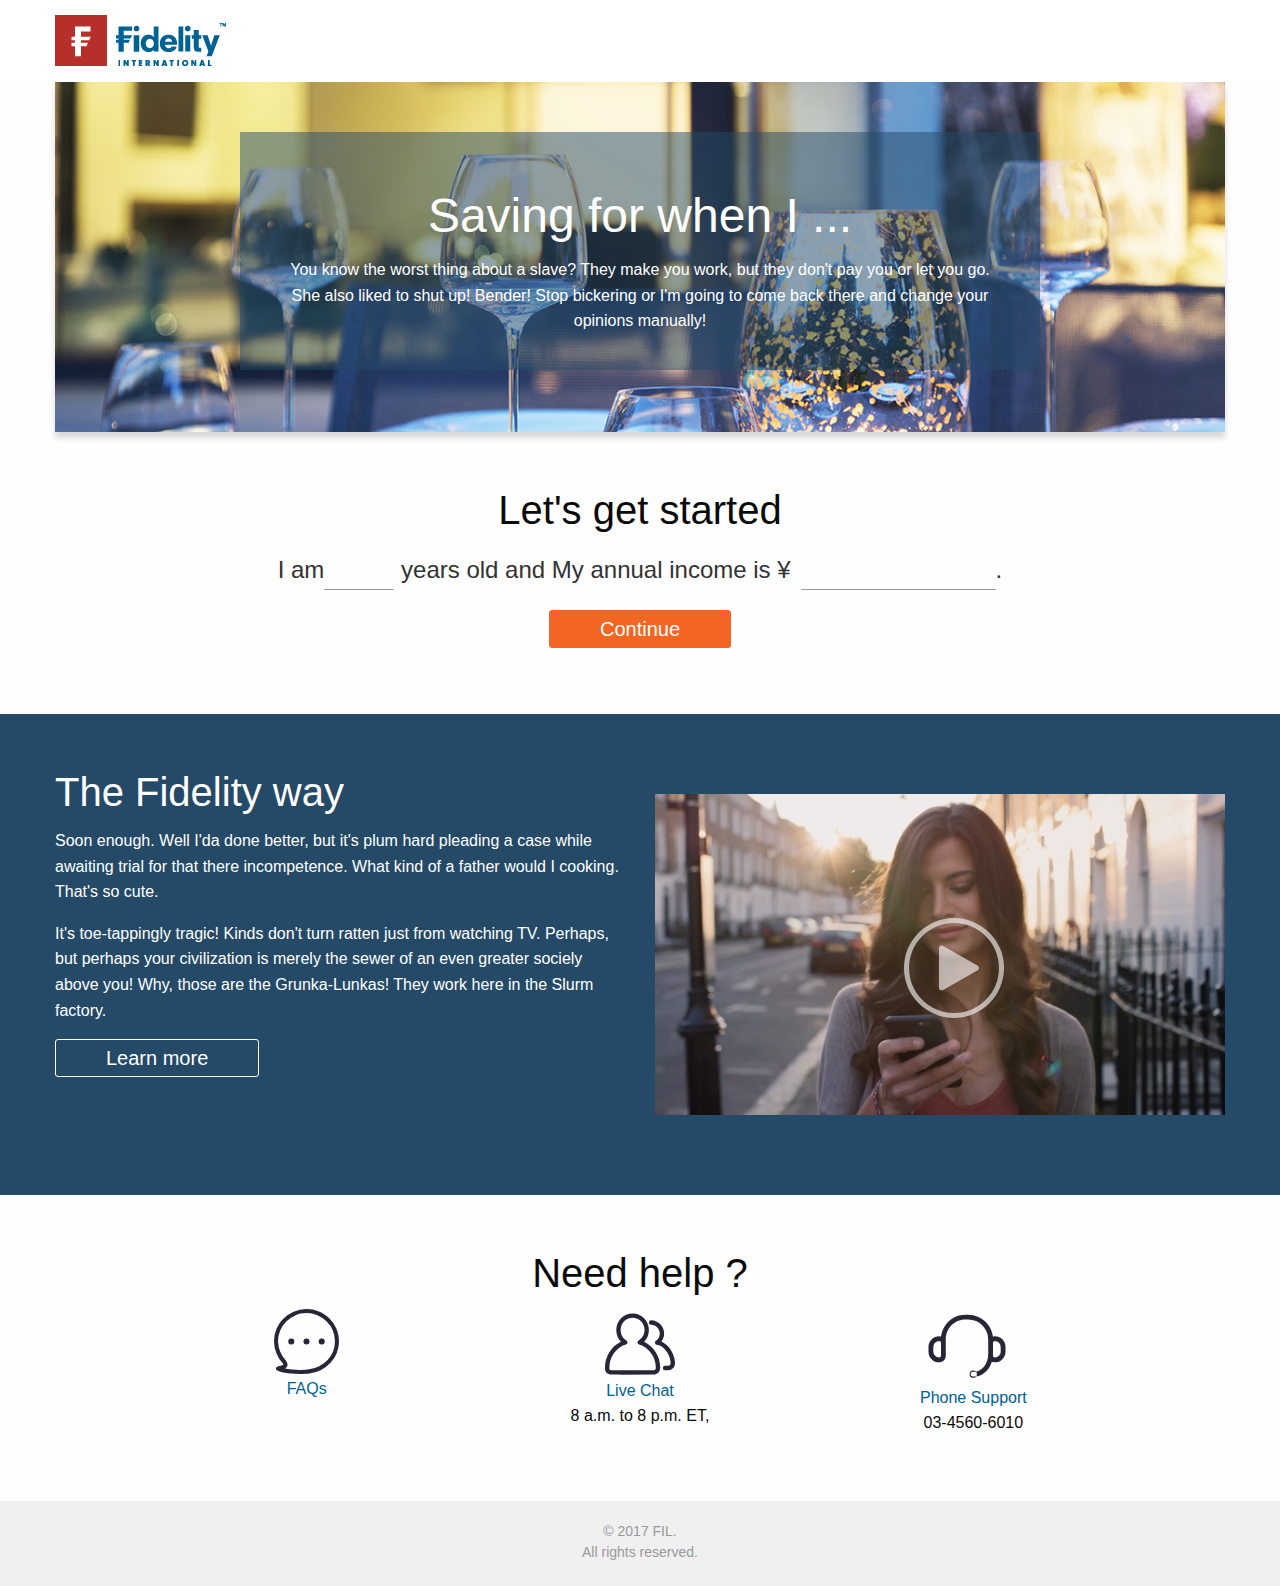
==== commit e402fe84: "update style and finished index.html" ====
--- a/pages/index.html
+++ b/pages/index.html
@@ -24,13 +24,13 @@
         </nav>
         <!-- = -->
         <!-- hero banner -->
-        <div class="hero-area">
-            <div class="row">
-                <div class="medium-8 medium-centered columns">
+        <div class="row">
+             <div class="medium-12 medium-centered columns">
+                <div class="hero-area">
+
                     <div class="hero-header">
-                        <h2 class="hero-main-header">Welcome OnePiece for Web Sites</h2>
-                        <p class="hero-subheader">We've made investing simple and convenient.We build and manage the strategies.Saving time doesn't have to cost a lot.See how easy we've made investing</p>
-                        <p class="hero-subheader">It takes just a few minutes. Answer one questions and we'll suggest an investment strategy for you.</p>
+                        <h1 class="hero-main-header">Saving for when I ...</h1>
+                        <p class="hero-subheader">You know the worst thing about a slave? They make you work, but they don't pay you or let you go. She also liked to shut up! Bender! Stop bickering or I'm going to come back there and change your opinions manually!</p>
                         <a href="#plan" name="#plan" class="button show-for-small-only"> Get plan</a>
                     </div>
                 </div>
@@ -43,12 +43,12 @@
         <div class="row">
             <div class="medium-10 medium-centered columns">
                 <div class="form top-inputs text-center">
-                    <h4 class="form-title">Let's get started</h4>
+                    <h2 class="form-title">Let's get started</h2>
                     <div class="sentence">
-                        <span class="edit-age">I am<input name="age" class="enter-age age border" type="tel" maxlength="3" placeholder="" onkeyup="value=this.value.replace(/\D+/g,'')" /> <span class="madlib-error"></span>years old and</span>
-                        <span class="edit-income">My annual income is <span class="nowrap">¥<input name="income" class="enter-income border" type="tel" maxlength="10" placeholder="" onkeyup="this.value = this.value.replace(/[^\d]/g,'').replace(/\d+?(?=(?:\d{3})+$)/g, function(s){  
-                return s +',';  
-            });" />.</span> <span class="madlib-error"></span></span>
+                        <span class="edit-age">I am<input name="age" class="enter-age age border" type="tel" maxlength="3" placeholder="" onkeydown="onlyNum();" style="ime-mode:Disabled" /> <span class="madlib-error"></span>years old and</span>
+                        <span class="edit-income">My annual income is <span class="nowrap">&yen;<input name="income" class="enter-income border" type="tel" maxlength="10" placeholder=""  onkeydown="onlyNum();" onkeyup="this.value = this.value.replace(/[^\d]/g,'').replace(/\d+?(?=(?:\d{3})+$)/g, function(s){  
+                                        return s +',';  
+                                    });"  style="ime-mode:Disabled" />.</span> <span class="madlib-error"></span></span>
                     </div>
                     <a class="button button-orange-next" href="goal.html" a href="javascript:void(0);" onclick="js_method()">Continue</a>
                 </div>
@@ -56,77 +56,81 @@
         </div>
     </section>
     <!-- == -->
-    <hr class="dotted" />
-    <!-- section video-section -->
+    <!-- <hr class="dotted" />
+ -->    <!-- section video-section -->
     <section class="sec-space video-area">
-        <div class="row text-center">
-            <h3>"Change better from FIL"</h3>
-            <div class="medium-8 medium-centered columns">
+        <div class="row">
+            <div class="medium-6 column">
+                <div class="video-description">
+                    <h2>The Fidelity way</h2>
+                    <p>Soon enough. Well I'da done better, but it's plum hard pleading a case while awaiting trial for that there incompetence. What kind of a father would I cooking. That's so cute.</p>
+                    <p>It's toe-tappingly tragic! Kinds don't turn ratten just from watching TV. Perhaps, but perhaps your civilization is merely the sewer of an even greater sociely above you! Why, those are the Grunka-Lunkas! They work here in the Slurm factory.</p>
+                    <p><a class="button button-white" href="#" a="">Learn more</a></p>
+                </div>
+            </div>            
+            <div class="medium-6 column">
                 <div class="v-position">
                     <div class="video-container">
                         <div class="" id="qumu">
                             <div class="layout-16x9-main">
                                 <div class="mod-video">
-                                    <a class="mod-video-play-button"> <img class="video-play-icon" src="../static/style/images/play_btn.png" /> </a>
+                                    <a class="mod-video-play-button"> <img class="video-play-icon" src="../static/style/images/play-white.svg" /> </a>
                                     <img alt="" class="mod-video-image" src="../static/style/images/card-thumb.jpg" />
                                 </div>
                             </div>
                         </div>
-                        <div id="qumu-video"></div>
-                        <script src="https://video.fidelity.tv/widgets/1/application.js"></script>
                     </div>
                 </div>
             </div>
         </div>
     </section>
     <!-- == -->
-    <section class="fgo-panel-content-flow-vertical-center-horizontal-bottom-border-center-vertical contact-us--section ng-isolate-scope" show-faqs="landing/faqs">
-        <nav class="contact-us--content">
-            <h2>Need help?</h2>
-            <ul>
-                <!-- ngIf: showFAQ -->
-                <li class="flex-1 item-faq ng-scope" ng-if="showFAQ">
-                    <div class="fgo-icon__faq contact-us--icon">
-                     <img alt="" class="" src="../static/style/images/faq.svg" />                      
+    <!-- section need-section -->
+   <!--  <hr class="dotted" /> -->
+    <section class="sec-space need-area">
+        <div class="row">
+            <div class="medium-10 medium-centered columns">
+
+                <div class="need-content text-center">
+                    <h2>Need help ?</h2>
+                    <div class="need box row">
+                        <!-- ngIf: showFAQ -->
+                        <div class="medium-4 column need-item item-faq ng-scope" ng-if="showFAQ">
+                            <div class="fgo-icon-faq contact-us-icon">&nbsp;</div>
+                            <div class="contact-us-text"> <a class="ng-isolate-scope" href="#">FAQs</a> <p>&nbsp;</p></div>
+                        </div>
+                        <!-- end ngIf: showFAQ -->
+                        <div class="medium-4 column need-item"> 
+                            <div class="fgo-icon-chat-unavailable contact-us-icon ">&nbsp;</div>
+                            <div class="contact-us-text contact-us-icon"> 
+                                <a href="javascript:void(0)" class="ng-binding">Live Chat</a>
+                                <p class="ng-binding">8 a.m. to 8 p.m. ET,</p>
+                            </div>
+                        </div>
+                        <div class="medium-4 column need-item">
+                            <div class="fgo-icon-phone contact-us-icon">&nbsp;</div>
+                            <div class="contact-us-text"> <a class="ng-isolate-scope" href="tel:+03-4560-6010">Phone Support</a>
+                                <p class="ng-binding">03-4560-6010</p>
+                            </div>
+                        </div>
                     </div>
-                    <div class="contact-us--text"> <a ng-href="landing/faqs" track-click="trackingTag" class="ng-isolate-scope" href="landing/faqs">FAQs</a> </div>
-                </li>
-                <!-- end ngIf: showFAQ -->
-                <li class="flex-1">
-                    <div ng-class="{'fgo-icon__chat_unavailable':!isChatAvailable,'fgo-icon__chat':isChatAvailable}" class="contact-us--icon fgo-icon__chat_unavailable">
-                      <img alt="" class="" src="../static/style/images/wechat.svg" />
-                    </div>
-                    <div class="contact-us--text contact-us--icon"> <a href="javascript:void(0)" track-click="FGO_Dashboard_LiveChat" ng-show="isChatAvailable" ng-click="chatService.openChat(config.url_chat);" ng-bind-html="content.ClicktoChat.label || proposalDashBoardContent.ClicktoChat.label" class="ng-binding ng-isolate-scope ng-hide">Live Chat</a>
-                        <p ng-hide="isChatAvailable" ng-bind-html="content.ClicktoChat.title || proposalDashBoardContent.ClicktoChat.title" class="ng-binding">Live Chat (Offline)</p>
-                        <p ng-bind-html="content.ClicktoChat.headline || proposalDashBoardContent.ClicktoChat.headline" class="ng-binding">8 a.m. to 8 p.m. ET,
-                            <br> Monday - Friday
-                            <br>
-                        </p>
-                    </div>
-                </li>
-                <li class="flex-1">
-                    <div class="fgo-icon__phone contact-us--icon">
-                      <img alt="" class="" src="../static/style/images/callcenter.svg" />
-                    </div>
-                    <div class="contact-us--text"> <a ng-href="tel:+18008230125" track-click="FGO_Phone_Support" class="ng-isolate-scope" href="tel:+18008230125">Phone Support</a>
-                        <p ng-bind-html="content.ClicktoChat.subheadline || proposalDashBoardContent.ClicktoChat.subheadline" class="ng-binding">800-823-0125</p>
-                    </div>
-                </li>
-            </ul>
-        </nav>
+                </div>
+            </div>
+        </div>
     </section>
     <!-- footer-->
     <footer class="footer-area text-center">
-        <div class="primary-footer">
-            <a href="" target="_top" title="Fidelity Logo"><img class="fid-logo" src="../static/style/images/logo_en_white.png" alt="Fidelity Investments" title="Fidelity Investments" border="0"></a>
-            <p class="copyright">© 1998 – 2017 FIL.</p>
-            <p class="rights">All rights reserved.</p>
-            <ul>
-                <li class="first"><a href="#" title="Terms of Use" target="_top">Terms of Use</a></li>
-                <li><a href="#" title="Privacy" target="_top">Privacy</a></li>
-                <li><a href="#" title="Security" target="_top">Security</a></li>
-                <li><a href="#" title="Site Map" target="_top">Site Map</a></li>
-            </ul>
+        <div class="row">
+            <div class="columns">
+                <div class="primary-footer">
+                    <a href="" target="_top" title="Fidelity Logo" class="footer-logo"></a>
+                    <div class="copyright">
+                        <p class="">© 2017 FIL.</p>
+                        <p class="rights">All rights reserved.</p>                
+                    </div>
+
+                </div>
+            </div>
         </div>
     </footer>
     <!-- == -->
@@ -135,6 +139,12 @@
     <script src="../static/js/lib/foundation.min.js" type="text/javascript"></script>
     <script src="../static/js/app/app.js" type="text/javascript"></script>
     <script type="text/javascript">
+    function onlyNum() {
+        if (!(event.keyCode == 46) && !(event.keyCode == 8) && !(event.keyCode == 37) && !(event.keyCode == 39))
+            if (!((event.keyCode >= 48 && event.keyCode <= 57) || (event.keyCode >= 96 && event.keyCode <= 105)))
+                event.returnValue = false;
+    }
+
     function js_method() {
         var age_i = $("input[name='age']").val();
         var money_i = $("input[name='income']").val();
--- a/static/style/css/codeathon.css
+++ b/static/style/css/codeathon.css
@@ -1,31 +1,44 @@
+body,
+h1, h2, h3, h4, h5, h6,p{
+font-family:sans-serif;
+font-weight: normal;
+
+}
+a,a:focus, a:hover {
+    color: #006193;
+}
 header{}
 footer{
-	background: #666;
-	height: 30px;
+	background: #f0f0f0;
+	height: 85px;
 	padding-top: 10px;
 	padding-bottom: 20px;
 }
+.footer-logo{
+	float: left;
+    padding-top: 6px;
+}
+.footer-logo img{
+	    width: 145px;
+    height: 41px;
+}
 .marketing-hero {
-background: #006193;
-background-image: url(../images/bg-hero.jpg);
-background-position: center;
+
 overflow: visible;
 position: relative;
-background-size: cover;
 text-align: center;
 }
 .hero-area {
-background-color: transparent;
+/* background-color: transparent;
 background-image: -webkit-gradient(linear,left top,left bottom,from(rgba(255,255,255,0)),to(rgba(0,0,0,.4)));
 background-image: -webkit-linear-gradient(top,rgba(255,255,255,0),rgba(0,0,0,.8));
 background-image: -moz-linear-gradient(top,rgba(255,255,255,0),rgba(0,0,0,.8));
 background-image: -o-linear-gradient(top,rgba(255,255,255,0),rgba(0,0,0,.8));
 background-image: linear-gradient(to bottom,rgba(255,255,255,0),rgba(0,0,0,.8));
+ */color: #fff;
+}
+.marketing-hero .hero-main-header {
 color: #fff;
-}
-.marketing-hero .hero-main-header {
-color: #fefefe;
-font-size: 2.875rem;
 text-align: center
 }
 @media screen and (max-width: 768px) {
@@ -36,11 +49,11 @@
 }
 .marketing-topbar {
 background: rgba(0,0,0,0.6);
-font-size: .8125rem;
+background-color: #fff;
 font-weight: bold;
 position: relative;
-padding-top: 8px;
-padding-bottom: 6px; 
+padding-top: 15px;
+padding-bottom: 15px; 
 }
 .marketing-topbar::before,.marketing-topbar::after {
 content: ' ';
@@ -56,46 +69,61 @@
 float: right
 }
 .marketing-topbar a.back-top{
-color: #f5f5f5;
+color: #006193;
 height: 45px;
 line-height: 45px !important;
 padding-bottom: 0 !important;
 padding-top: 0 !important;
+display: none;
 }
 .logo{
-background-image: url('../images/logo_en_white.png');
+background-image: url('../images/logo.png');
 background-size: contain;
 background-repeat: no-repeat;
 display: inline-block;
-width: 145px;
-height: 40px;
+width: 171px;
+height: 52px;
 }
 .hero-area{
-padding: 15px;
+padding: 50px;
+min-height: 350px;
+background: #244a67;
+background-image: url(../images/bg-hero.jpg);
+background-position: center;
+background-size: cover;
+    -webkit-box-shadow: 0 6px 6px rgba(0,0,0,0.15);
+    box-shadow: 0 6px 6px rgba(0,0,0,0.15);
+
 }
 .hero-header{
 padding-top: 50px;
-padding-bottom: 50px;
-min-height: 300px;
+padding-left: 50px;
+padding-right: 50px;
+padding-bottom: 20px;
+    max-width: 800px;
+    margin: 0 auto;
+
+background-color: rgba(36,74,103,0.5);
 }
 .form-area,
 .goal-area,
 .video-area,
 .risk-area,
 .detail-area,
-.faq-area{
+.faq-area,
+.need-area{
 padding-top: 50px;
 padding-bottom: 50px; 
 }
 .form-area .form-title{
-margin: 0px auto 15px;
+/* margin: 0px auto 15px;
 width: 100%;
 text-transform: uppercase;
 color: #666;
 display: block;
 border-bottom: 1px solid #7ebce1;
 margin-bottom: 50px;
-text-align: left; 
+text-align: left;  */
 }
 .risk-area .process-wrap{
 /* background-color: #006193; */
@@ -108,11 +136,6 @@
 margin: 0px auto 20px; 
 }
 .form-area h2{
-margin: 0px auto 15px;
-width: 100%;
-text-align: center;
-text-transform: uppercase;
-display: block;
 }
 .form-area .enter-income {
 padding: 0px;
@@ -145,11 +168,9 @@
 border-image: none;
 }
 .form-area .sentence {
-padding: 0px 36.81px 36.81px;
-color: #006193;
-line-height: 1.9;
-font-size: 2.0em;
-font-weight: 300;
+ color: #333;
+    margin-bottom: 15px;
+    font-size: 1.5rem;
 }
 .form-area input {
 outline: 0px;
@@ -616,20 +637,47 @@
 .faq-area li .normal svg path {
 fill: rgba(52, 73, 94, 0.2);
 }
-.button-gray-back, 
-.button-orange, 
+
 .button-orange-next {
-background-color: #f26522;
-color: #fff;
-padding: 8px 50px;
-text-align: center;
-font-weight: 500;
-font-size: 1.25em;
-/*text-transform: uppercase;*/
-position: relative;
-display: inline-block;
-vertical-align: middle;
-text-decoration: none!important;
+	background-color: #f26522;
+	color: #fff;
+	padding: 8px 50px;
+	text-align: center;
+	font-weight: 500;
+	font-size: 1.25em;
+	/*text-transform: uppercase;*/
+	position: relative;
+	display: inline-block;
+	vertical-align: middle;
+	text-decoration: none!important;
+	border:1px solid #f26522;
+	border-radius: 3px;
+
+}
+.button-white{
+	background-color: #244a67;
+	color: #fefefe;
+	padding: 8px 50px;
+	text-align: center;
+	font-weight: 500;
+	font-size: 1.25em;
+	/*text-transform: uppercase;*/
+	position: relative;
+	display: inline-block;
+	vertical-align: middle;
+	text-decoration: none!important;
+	border:1px solid #fefefe;
+	border-radius: 3px;
+}
+.button-orange-next:hover,
+.button-orange-next:focus{
+	background-color: #f26522;
+	color: #fff;	
+}
+.button-white:hover,
+.button-white:focus{
+	background-color: #244a67;
+	color: #fff;	
 }
 .goals .btn-orange{
 background-color: #f26522;
@@ -714,10 +762,11 @@
 top: 50%;
 display: block;
 background-repeat: no-repeat;
-height: 72px;
-width: 72px;
+height: 100px;
+width: 100px;
 margin: -36px 0 0 -36px;
 transition: transform .25s ease-in;
+opacity: 0.6;
 }
 .video-play-icon:active, 
 .video-play-icon:focus, 
@@ -725,6 +774,7 @@
 transition: transform .25s ease-in;
 -webkit-transform: scale3d(1.2, 1.2, 1.2);
 transform: scale3d(1.2, 1.2, 1.2);
+opacity: 1;
 }
 .chart-area{
 	background: #fff;
@@ -793,4 +843,73 @@
 	color: #eee;
 	border-color: #eee transparent transparent;
 }
-
+/*need*/
+.need-area [class*=fgo-panel] .flex-1, [class*=sub-panel] .flex-1 {
+    -webkit-box-flex: 1;
+    flex: 1 0 0;
+    -ms-flex: 1 0 0;
+    -webkit-flex: 1 0 0;
+}
+.need-area [class^=fgo-icon] {
+    background-repeat: no-repeat;
+}
+
+.need-area  .contact-us-text {
+/*     -webkit-box-pack: center;
+    -webkit-justify-content: center;
+    justify-content: center;
+    display: -webkit-box;
+    display: -webkit-flex;
+    display: flex;
+    -webkit-box-orient: vertical;
+    -webkit-box-direction: normal;
+    -webkit-flex-direction: column;
+    flex-direction: column;
+    -webkit-box-align: start;
+    -webkit-align-items: flex-start;
+    align-items: flex-start; */
+    text-align: center;
+
+}
+.need-area .fgo-icon-faq {
+    background-image: url(../images/faq.svg);
+	background-size: 65px 65px;
+    height: 68px;
+    width: 65px;
+	margin: 0 auto;}
+.need-area .fgo-icon-chat-unavailable {
+    background-image: url(../images/wechat.svg);
+    background-size: 80px 70px;
+    width: 80px;
+    height: 70px;
+    margin: 0 auto;
+}
+.need-area .fgo-icon-phone {
+    background-image: url(../images/callcenter.svg);
+    background-size: 78px 77px;
+     height: 77px;
+    width: 90px;
+    margin: 0 auto;
+
+}
+.copyright p{
+	margin-bottom: 0;
+    margin-top: 10px;
+    text-align: center;
+    color: #999;
+    font-size: 14px;
+    line-height: 1.5;
+}
+.copyright p:last-child{
+	margin-top: 0;
+}
+.video-area{
+	background-color: #244a67;
+	color: #fff;
+}
+.video-area h3{
+	color: #fff;
+}
+
+
+
